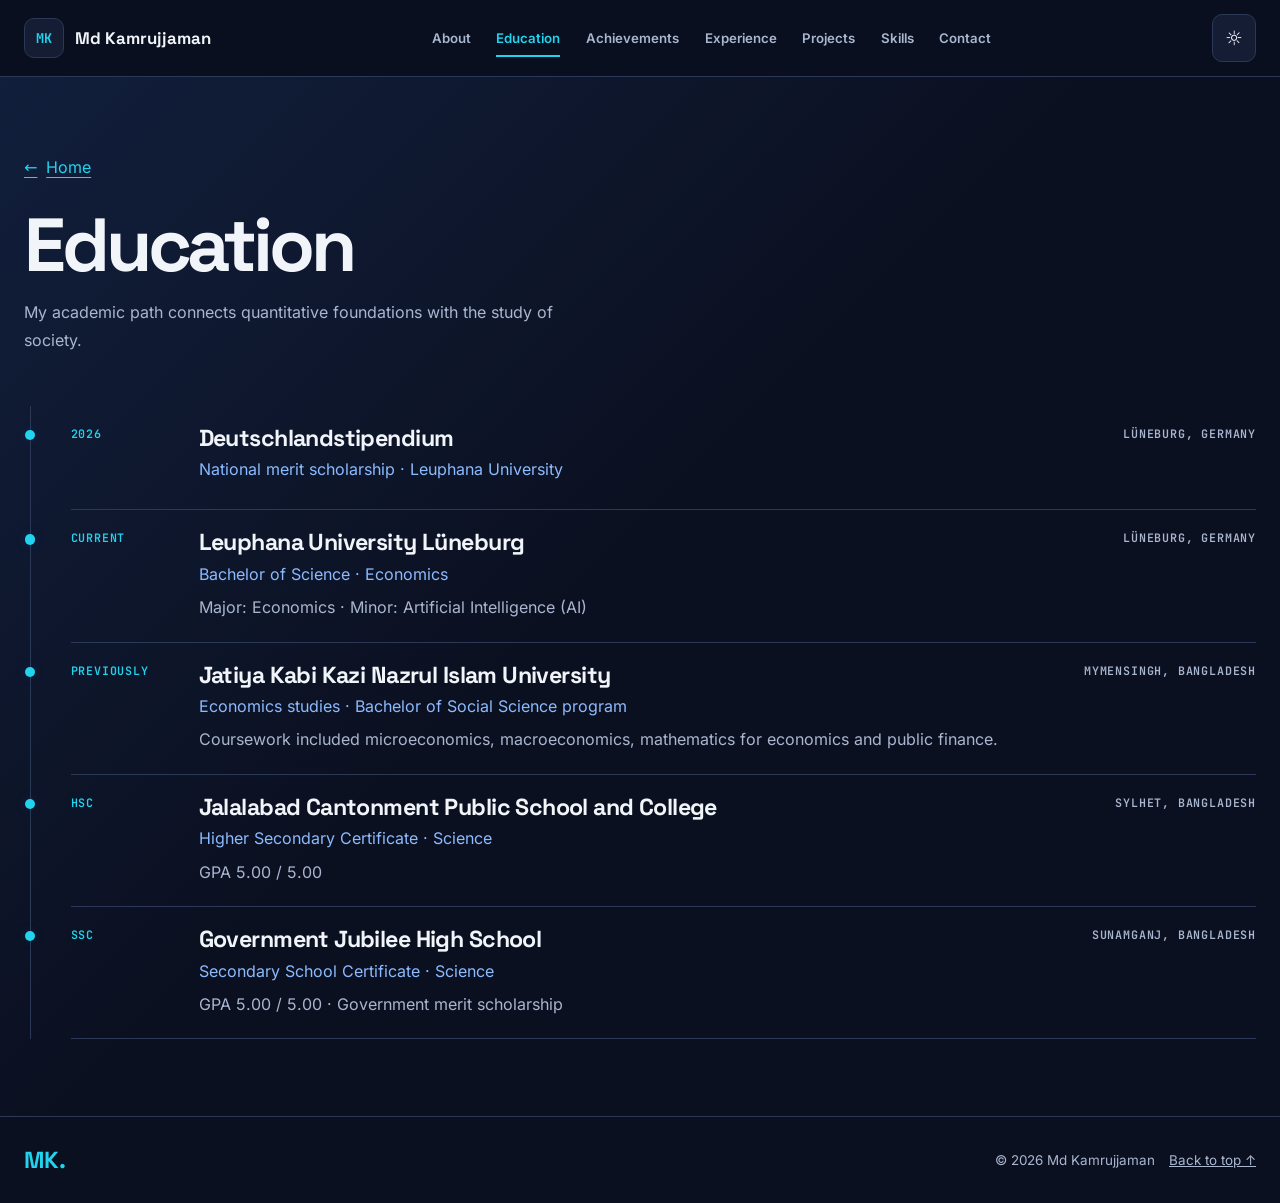
==== education.html @ 9ea12756 "Split portfolio into a compact homepage and detail pages" ====
<!doctype html>
<html lang="en">
<head>
  <meta charset="UTF-8">
  <meta name="viewport" content="width=device-width, initial-scale=1">
  <meta name="theme-color" content="#0B1020">
  <meta name="description" content="University studies, qualifications and scholarships.">
  <meta name="author" content="Md Kamrujjaman">
  <meta property="og:type" content="website">
  <meta property="og:title" content="Education | Md Kamrujjaman">
  <meta property="og:description" content="University studies, qualifications and scholarships.">
  <meta property="og:image" content="https://kamrujjamanleuphana.github.io/assets/photos/portrait.jpg">
  <title>Education | Md Kamrujjaman</title>
  <link rel="canonical" href="https://kamrujjamanleuphana.github.io/education.html">
  <link rel="icon" href="assets/mark.svg" type="image/svg+xml">
  <link rel="preload" href="assets/fonts/space-grotesk.woff2" as="font" type="font/woff2" crossorigin>
  <link rel="stylesheet" href="style.css">
  <script src="theme.js"></script>
  <script src="script.js" defer></script>
</head>
<body>
  <a class="skip-link" href="#main">Skip to content</a>
  <header class="site-header" id="top">
    <div class="nav-wrap container">
      <a class="wordmark" href="./" aria-label="Md Kamrujjaman home"><span class="monogram" aria-hidden="true">MK</span><span>Md Kamrujjaman</span></a>
      <nav class="site-nav" id="site-nav" aria-label="Primary navigation">
        <a href="about.html">About</a><a href="education.html" aria-current="page">Education</a><a href="achievements.html">Achievements</a><a href="experience.html">Experience</a><a href="projects.html">Projects</a><a href="skills.html">Skills</a><a href="contact.html">Contact</a>
      </nav>
      <div class="nav-actions">
        <button class="theme-toggle" type="button" aria-label="Light mode" aria-pressed="false" title="Toggle light mode" hidden><span class="theme-icon" aria-hidden="true">☼</span></button>
        <button class="menu-toggle" type="button" aria-controls="site-nav" aria-expanded="false" hidden>Menu</button>
      </div>
    </div>
  </header>
  <main id="main" class="detail-page" tabindex="-1">
    <section class="section section-muted" id="education"><div class="container">
      <a class="back-link" href="./"><span aria-hidden="true">←</span> Home</a><div class="section-heading"><h1>Education</h1><p>My academic path connects quantitative foundations with the study of society.</p></div>
      <div class="education-list">
      <article class="education-item reveal"><div class="edu-year">2026</div><div><h3>Deutschlandstipendium</h3><p class="edu-degree">National merit scholarship · Leuphana University</p></div><span class="edu-place">LÜNEBURG, GERMANY</span></article><article class="education-item reveal"><div class="edu-year">CURRENT</div><div><h3>Leuphana University Lüneburg</h3><p class="edu-degree">Bachelor of Science · Economics</p><p>Major: Economics · Minor: Artificial Intelligence (AI)</p></div><span class="edu-place">LÜNEBURG, GERMANY</span></article><article class="education-item reveal"><div class="edu-year">PREVIOUSLY</div><div><h3>Jatiya Kabi Kazi Nazrul Islam University</h3><p class="edu-degree">Economics studies · Bachelor of Social Science program</p><p>Coursework included microeconomics, macroeconomics, mathematics for economics and public finance.</p></div><span class="edu-place">MYMENSINGH, BANGLADESH</span></article><article class="education-item reveal"><div class="edu-year">HSC</div><div><h3>Jalalabad Cantonment Public School and College</h3><p class="edu-degree">Higher Secondary Certificate · Science</p><p>GPA 5.00 / 5.00</p></div><span class="edu-place">SYLHET, BANGLADESH</span></article><article class="education-item reveal"><div class="edu-year">SSC</div><div><h3>Government Jubilee High School</h3><p class="edu-degree">Secondary School Certificate · Science</p><p>GPA 5.00 / 5.00 · Government merit scholarship</p></div><span class="edu-place">SUNAMGANJ, BANGLADESH</span></article></div>
    </div></section>
  </main>
  <footer class="site-footer"><div class="container footer-wrap"><div><a href="./" class="footer-logo" aria-label="Homepage">MK.</a></div><div class="footer-right"><span>© <span id="year">2026</span> Md Kamrujjaman</span><a href="#top">Back to top ↑</a></div></div></footer>
</body>
</html>
---- style.css ----
@font-face {
  font-family: "Space Grotesk";
  src: url("assets/fonts/space-grotesk.woff2") format("woff2");
  font-style: normal;
  font-weight: 300 700;
  font-display: swap;
}

@font-face {
  font-family: "Inter";
  src: url("assets/fonts/inter.woff2") format("woff2");
  font-style: normal;
  font-weight: 100 900;
  font-display: swap;
}

@font-face {
  font-family: "JetBrains Mono";
  src: url("assets/fonts/jetbrains-mono.woff2") format("woff2");
  font-style: normal;
  font-weight: 100 800;
  font-display: swap;
}

:root {
  color-scheme: dark;
  --bg: #0B1020;
  --panel: #151D35;
  --text: #F1F5F9;
  --muted: #a9b6cf;
  --line: #2b3856;
  --blue: #3B82F6;
  --cyan: #22D3EE;
  --violet: #A78BFA;
  --accent-text: #8cbaff;
  --header: #0b1020f2;
  --glow: #3b82f621;
  --violet-glow: #a78bfa19;
  --heading: "Space Grotesk", "Trebuchet MS", sans-serif;
  --body: Inter, system-ui, sans-serif;
  --mono: "JetBrains Mono", ui-monospace, monospace;
}

:root[data-theme="light"] {
  color-scheme: light;
  --bg: #f1f5fc;
  --panel: #fff;
  --text: #101b33;
  --muted: #45546d;
  --line: #c4d0e4;
  --cyan: #006777;
  --violet: #6943ae;
  --accent-text: #174b9c;
  --header: #f1f5fcf2;
  --glow: #3b82f61c;
  --violet-glow: #a78bfa26;
}

*, *::before, *::after { box-sizing: border-box; }
html { scroll-behavior: smooth; scroll-padding-top: 6rem; }
body { margin: 0; background: var(--bg); color: var(--text); font: 1rem/1.72 var(--body); }
[hidden] { display: none !important; }
img { display: block; max-width: 100%; }
button { font: inherit; cursor: pointer; }
a { color: inherit; }
:focus-visible { outline: 2px solid var(--cyan); outline-offset: 5px; }
h1, h2, h3, p, figure { margin: 0; }
h1, h2, h3 { font-family: var(--heading); line-height: 1.08; }
h2 { font-size: clamp(2.4rem, 5.5vw, 4.7rem); letter-spacing: -.055em; }
h3 { font-size: 1.45rem; letter-spacing: -.025em; }
h2 em { color: var(--accent-text); font-style: normal; }
p { color: var(--muted); }
strong { color: var(--text); }
.container { width: min(100% - 3rem, 1250px); margin-inline: auto; }
.section { padding-block: clamp(4rem, 8vw, 8rem); border-bottom: 1px solid var(--line); }
.sr-only { position: absolute; width: 1px; height: 1px; overflow: hidden; clip-path: inset(50%); white-space: nowrap; }
.skip-link { position: fixed; z-index: 20; top: .75rem; left: .75rem; padding: .65rem 1rem; background: var(--panel); transform: translateY(-200%); }
.skip-link:focus { transform: none; }

.site-header { position: sticky; top: 0; z-index: 10; background: var(--header); border-bottom: 1px solid var(--line); backdrop-filter: blur(16px); }
.nav-wrap, .site-nav, .nav-actions, .wordmark { display: flex; align-items: center; }
.nav-wrap { min-height: 76px; justify-content: space-between; gap: 1.2rem; }
.wordmark { gap: .7rem; font: 700 1.05rem var(--heading); text-decoration: none; white-space: nowrap; }
.monogram { display: grid; place-items: center; width: 40px; aspect-ratio: 1; background: var(--panel); border: 1px solid var(--line); border-radius: 10px; color: var(--cyan); font-family: var(--mono); font-size: .84rem; }
.site-nav { gap: clamp(.8rem, 2vw, 2rem); }
.site-nav a { color: var(--muted); text-decoration: none; font-size: .83rem; font-weight: 600; padding-block: .5rem; }
.site-nav a:hover, .site-nav a[aria-current] { color: var(--cyan); }
.site-nav a[aria-current] { box-shadow: inset 0 -2px var(--cyan); }
.nav-actions { gap: .65rem; }
.theme-toggle, .menu-toggle, .dialog-close { min-height: 44px; min-width: 44px; padding: .35rem .65rem; border: 1px solid var(--line); border-radius: 10px; background: var(--panel); color: var(--text); }
.theme-icon { font-size: 1.25em; }
.hero { position: relative; isolation: isolate; overflow: clip; padding-block: clamp(2.75rem, 5vw, 5rem) 0; }
.hero-gridlines { position: absolute; z-index: -1; pointer-events: none; inset: 0; overflow: hidden; background: radial-gradient(ellipse at 86% 40%, var(--glow), transparent 64%); }
.hero-gridlines::before { content: ""; position: absolute; inset: -40px; background: linear-gradient(var(--line) 1px, transparent 1px), linear-gradient(90deg, var(--line) 1px, transparent 1px); background-size: 46px 46px; mask-image: radial-gradient(ellipse at 78% 49%, #0009, transparent 72%); }
.hero-gridlines::after { content: ""; position: absolute; inset: 0; background: linear-gradient(120deg, transparent 38%, var(--violet-glow) 50%, transparent 62%); opacity: .6; animation: sweep 3s ease-out both; }
@keyframes sweep { from { transform: translateX(-25%); opacity: 0; } to { transform: none; opacity: .6; } }
.hero-grid { display: grid; grid-template-columns: minmax(0, 1fr) minmax(0, .53fr); align-items: center; gap: clamp(1.8rem, 5vw, 5rem); }
.eyebrow, .section-index, .edu-year, .edu-place, .experience-type, .chip, .image-caption, .hero-bottom, .project-facts dt { font: 600 .73rem/1.5 var(--mono); letter-spacing: .07em; text-transform: uppercase; }
.eyebrow { display: flex; align-items: center; gap: .6rem; color: var(--cyan); margin-bottom: 1.3rem; }
.status-dot { width: 7px; height: 7px; flex: 0 0 7px; border-radius: 100%; background: var(--cyan); box-shadow: 0 0 14px var(--cyan); }
.hero h1 { font-size: clamp(3.05rem, 6.1vw, 6rem); line-height: .97; letter-spacing: -.077em; }
.hero h1 em { font-style: normal; color: var(--accent-text); background: linear-gradient(105deg, var(--accent-text), var(--cyan) 75%, var(--violet)); background-clip: text; -webkit-text-fill-color: transparent; }
.hero-lead { max-width: 48ch; margin-top: 1.55rem; font-size: clamp(1rem, 1.4vw, 1.16rem); }
.hero-actions { display: flex; flex-wrap: wrap; gap: .65rem; margin-top: 1.9rem; }
.button { display: inline-flex; align-items: center; gap: .7rem; min-height: 46px; background: var(--panel); border: 1px solid var(--line); border-radius: 9px; padding: .55rem .95rem; color: var(--text); font-size: .85rem; font-weight: 700; text-decoration: none; transition: border-color .2s, transform .2s; }
.button-dark { background: var(--blue); border-color: var(--blue); color: #081022; }
.button:hover, .button:focus-visible { border-color: var(--cyan); transform: translateY(-2px); }
.hero-visual { width: 100%; max-width: 360px; justify-self: end; padding: .65rem; border: 1px solid var(--line); border-radius: 22px; background: var(--panel); box-shadow: 0 22px 70px var(--glow); }
.portrait-frame { aspect-ratio: 1 / 1.09; overflow: hidden; border-radius: 15px; background: var(--bg); }
.portrait-frame img { width: 100%; height: 100%; object-fit: cover; object-position: center 12%; }
.image-caption { display: flex; justify-content: space-between; flex-wrap: wrap; gap: .35rem .8rem; padding: .85rem .35rem .25rem; color: var(--muted); font-size: .65rem; }
.image-caption span:first-child { color: var(--cyan); }
.hero-bottom { margin-top: clamp(2rem, 4vw, 4rem); border-top: 1px solid var(--line); padding-block: 1.1rem; color: var(--muted); display: flex; flex-wrap: wrap; justify-content: space-between; gap: .75rem; }
.hero-bottom a, .text-link, .certificate-link { color: var(--cyan); text-underline-offset: .25em; }

.section-muted { background: linear-gradient(135deg, var(--glow), transparent 48%); }
.section-heading { margin-bottom: clamp(1.6rem, 4vw, 3.25rem); }
.section-heading > p, .cv-strip p { max-width: 54ch; margin-top: .8rem; }
.section-index { display: block; color: var(--cyan); margin-bottom: .85rem; }
.heading-split { display: flex; justify-content: space-between; gap: 1.2rem; align-items: end; }
.heading-split > p { max-width: 35ch; }
.about-layout, .achievement-grid, .projects-grid, .experience-grid, .skills-grid, .contact-layout { display: grid; grid-template-columns: repeat(2, minmax(0, 1fr)); gap: 1rem; }
.about-layout, .contact-layout { gap: clamp(2rem, 6vw, 6rem); align-items: start; }
.about-quote, .achievement-card, .project-card, .experience-card, .skill-group, .cv-strip { background: var(--panel); border: 1px solid var(--line); border-radius: 16px; }
.about-quote, .achievement-card, .project-content, .experience-card, .skill-group, .cv-strip { padding: clamp(1.15rem, 2.8vw, 2.25rem); }
.quote-mark { font: 3.4rem/1 var(--heading); color: var(--cyan); }
.about-quote p { font: 500 clamp(1.5rem, 3.1vw, 2.6rem)/1.25 var(--heading); color: var(--text); margin-bottom: 1rem; }
.about-quote > span { font: .72rem var(--mono); color: var(--muted); }
.about-text p + p { margin-top: 1rem; }
.text-link { display: inline-block; margin-top: 1rem; }
.education-list, .experience-grid { border-left: 1px solid var(--line); padding-left: clamp(1rem, 4vw, 2.5rem); margin-left: .35rem; }
.education-item, .experience-card { position: relative; }
.education-item::before, .experience-card::before { content: ""; position: absolute; top: 1.5rem; left: calc(-.35rem - clamp(1rem, 4vw, 2.5rem)); width: .65rem; height: .65rem; border-radius: 50%; background: var(--cyan); box-shadow: 0 0 12px var(--glow); }
.education-item { display: grid; grid-template-columns: 7rem minmax(0, 1fr) 12rem; gap: 1rem; border-bottom: 1px solid var(--line); padding-block: 1.25rem; }
.edu-year, .experience-type { color: var(--cyan); }
.edu-place { color: var(--muted); text-align: right; }
.edu-degree, .exp-organization { color: var(--accent-text); margin-block: .35rem; }
.experience-grid { grid-template-columns: 1fr; gap: .8rem; }
.experience-card { display: grid; grid-template-columns: minmax(10rem, .65fr) minmax(0, 1fr); column-gap: 1.3rem; }
.experience-card > :not(.experience-type) { grid-column: 2; }

.filter-tabs { display: flex; gap: .5rem; flex-wrap: wrap; margin-bottom: 1.25rem; }
.filter-tab { min-height: 44px; padding: .4rem .85rem; color: var(--muted); background: var(--panel); border: 1px solid var(--line); border-radius: 99px; font-size: .84rem; }
.filter-tab:hover, .filter-tab[aria-pressed="true"] { color: var(--cyan); border-color: var(--cyan); background: var(--glow); }
.achievement-grid { grid-template-columns: repeat(3, minmax(0, 1fr)); }
.achievement-card, .project-card { transition: border-color .2s, transform .2s; }
.achievement-card:hover, .achievement-card:focus-within, .project-card:hover { border-color: var(--accent-text); transform: translateY(-3px); }
.achievement-card { display: flex; flex-direction: column; gap: .8rem; }
.card-top, .card-footer { display: flex; flex-wrap: wrap; align-items: center; justify-content: space-between; gap: .5rem; }
.chip { color: var(--violet); }
.card-date { font: .74rem var(--mono); color: var(--muted); }
.card-footer { border-top: 1px solid var(--line); margin-top: auto; padding-top: .8rem; }
.card-footer .button { font-size: .76rem; }
.achievement-photo { width: 100%; height: auto; max-height: 320px; object-fit: contain; border-radius: 10px; background: var(--bg); }
.achievement-card .achievement-photo { aspect-ratio: 16 / 10; object-fit: cover; }
dialog { width: min(100% - 2rem, 640px); max-height: 85vh; padding: clamp(1rem, 4vw, 2.2rem); border: 1px solid var(--line); border-radius: 16px; background: var(--panel); color: var(--text); }
dialog::backdrop { background: #070a14c9; }
dialog form { display: flex; justify-content: end; margin-bottom: .75rem; }
.dialog-content { display: grid; gap: .8rem; }
.dialog-content h2 { font-size: clamp(1.9rem, 5vw, 3rem); }
html:has(dialog[open]) { overflow: hidden; }
.project-card { overflow: hidden; }
.project-visual { min-height: 130px; display: flex; align-items: center; flex-wrap: wrap; gap: .7rem; padding: clamp(1rem, 3vw, 2.2rem); background: radial-gradient(ellipse at 85% 25%, var(--glow), transparent 75%); border-bottom: 1px solid var(--line); font: 600 clamp(1.5rem, 3vw, 2.5rem) var(--heading); }
.project-visual span { color: var(--cyan); }
.project-visual-two { background: radial-gradient(ellipse at 85% 25%, var(--violet-glow), transparent 75%); }
.project-visual-two span { color: var(--violet); }
.project-content h3, .skill-group h3 { margin-block: .5rem .85rem; }
.project-facts { margin: 0; display: grid; gap: .65rem; }
.project-facts div { padding-top: .65rem; border-top: 1px solid var(--line); }
.project-facts dt { color: var(--accent-text); }
.project-facts dd { margin: 0; color: var(--muted); }
.skill-tags { display: flex; flex-wrap: wrap; gap: .5rem; }
.skill-tags span { border-radius: 8px; padding: .25rem .6rem; border: 1px solid var(--line); color: var(--muted); font-size: .83rem; }
.language-list > div { display: flex; justify-content: space-between; gap: 1rem; border-bottom: 1px solid var(--line); padding-block: .35rem; }
.language-list span { color: var(--muted); text-align: right; }
.cv-strip { display: flex; justify-content: space-between; align-items: center; gap: 1.25rem; background: linear-gradient(120deg, var(--violet-glow), var(--panel) 65%); }
.cv-strip .button { flex-shrink: 0; }
.contact-layout { align-items: end; }
.contact-layout p { margin-block: .8rem; }
.contact-email { color: var(--cyan); overflow-wrap: anywhere; }
.contact-links a { display: flex; justify-content: space-between; padding: .6rem 0; border-bottom: 1px solid var(--line); text-decoration: none; }
.contact-links a:hover { color: var(--cyan); }
.site-footer { padding-block: 1.75rem; }
.footer-wrap, .footer-right { display: flex; align-items: center; justify-content: space-between; flex-wrap: wrap; gap: .9rem; color: var(--muted); font-size: .84rem; }
.footer-logo { color: var(--cyan); font: 700 1.45rem var(--heading); text-decoration: none; }

.reveal.visible { animation: reveal .5s ease-out both; }
@keyframes reveal { from { opacity: .5; transform: translateY(12px); } to { opacity: 1; transform: translateY(0); } }

@media (max-width: 960px) {
  .nav-wrap { flex-wrap: wrap; row-gap: 0; padding-block: .65rem; }
  .nav-actions { margin-left: auto; }
  .site-nav { order: 3; flex-basis: 100%; flex-wrap: wrap; gap: .15rem 1.1rem; }
  .site-nav[data-collapsed="true"] { display: none; }
  .achievement-grid { grid-template-columns: repeat(2, minmax(0, 1fr)); }
  .education-item { grid-template-columns: 6rem minmax(0, 1fr); }
  .edu-place { text-align: left; grid-column: 2; }
}

@media (max-width: 650px) {
  .container { width: calc(100% - 2rem); }
  .hero-grid, .about-layout, .achievement-grid, .projects-grid, .skills-grid, .contact-layout { grid-template-columns: minmax(0, 1fr); }
  .hero h1 { font-size: clamp(2.8rem, 9.7vw, 4rem); }
  .hero-visual { max-width: 320px; justify-self: start; }
  .portrait-frame { aspect-ratio: 1.5; }
  .heading-split, .cv-strip { display: block; }
  .cv-strip .button { margin-top: 1.1rem; }
  .education-item, .experience-card { grid-template-columns: minmax(0, 1fr); gap: .45rem; }
  .edu-place, .experience-card > :not(.experience-type) { grid-column: 1; }
}

@media (prefers-reduced-motion: reduce) {
  html { scroll-behavior: auto; }
  *, *::before, *::after { animation: none !important; transition: none !important; }
  .button:hover, .achievement-card:hover, .achievement-card:focus-within, .project-card:hover { transform: none; }
}


.portfolio-directory { padding-block: clamp(2.25rem, 5vw, 4rem); border-bottom: 1px solid var(--line); }
.portfolio-directory h2 { font-size: clamp(1.8rem, 3.2vw, 2.6rem); margin-bottom: 1.25rem; }
.portfolio-links { list-style: none; margin: 0; padding: 0; display: grid; grid-template-columns: repeat(3, minmax(0, 1fr)); gap: .75rem; }
.portfolio-links li { display: flex; }
.portfolio-links a { display: flex; justify-content: space-between; align-items: center; gap: .75rem; width: 100%; padding: .9rem 1rem; border: 1px solid var(--line); border-radius: 12px; background: var(--panel); text-decoration: none; }
.portfolio-links a:hover, .portfolio-links a:target { border-color: var(--cyan); }
.portfolio-links strong { font: 700 1.15rem/1.2 var(--heading); }
.portfolio-summary { display: block; color: var(--muted); font-size: .82rem; line-height: 1.45; margin-top: .25rem; }
.portfolio-arrow { color: var(--cyan); }
.detail-page .section { padding-block: clamp(2.75rem, 6vw, 5.5rem); }
.detail-page h1 { font-size: clamp(2.5rem, 6vw, 4.7rem); letter-spacing: -.055em; }
.detail-page h1 em { color: var(--accent-text); font-style: normal; }
.back-link { display: inline-flex; gap: .55rem; margin-bottom: 1.5rem; color: var(--cyan); text-underline-offset: .25em; }
@media (max-width: 900px) {
  .portfolio-links { grid-template-columns: repeat(2, minmax(0, 1fr)); }
}
@media (max-width: 650px) {
  .portfolio-links { grid-template-columns: minmax(0, 1fr); }
}
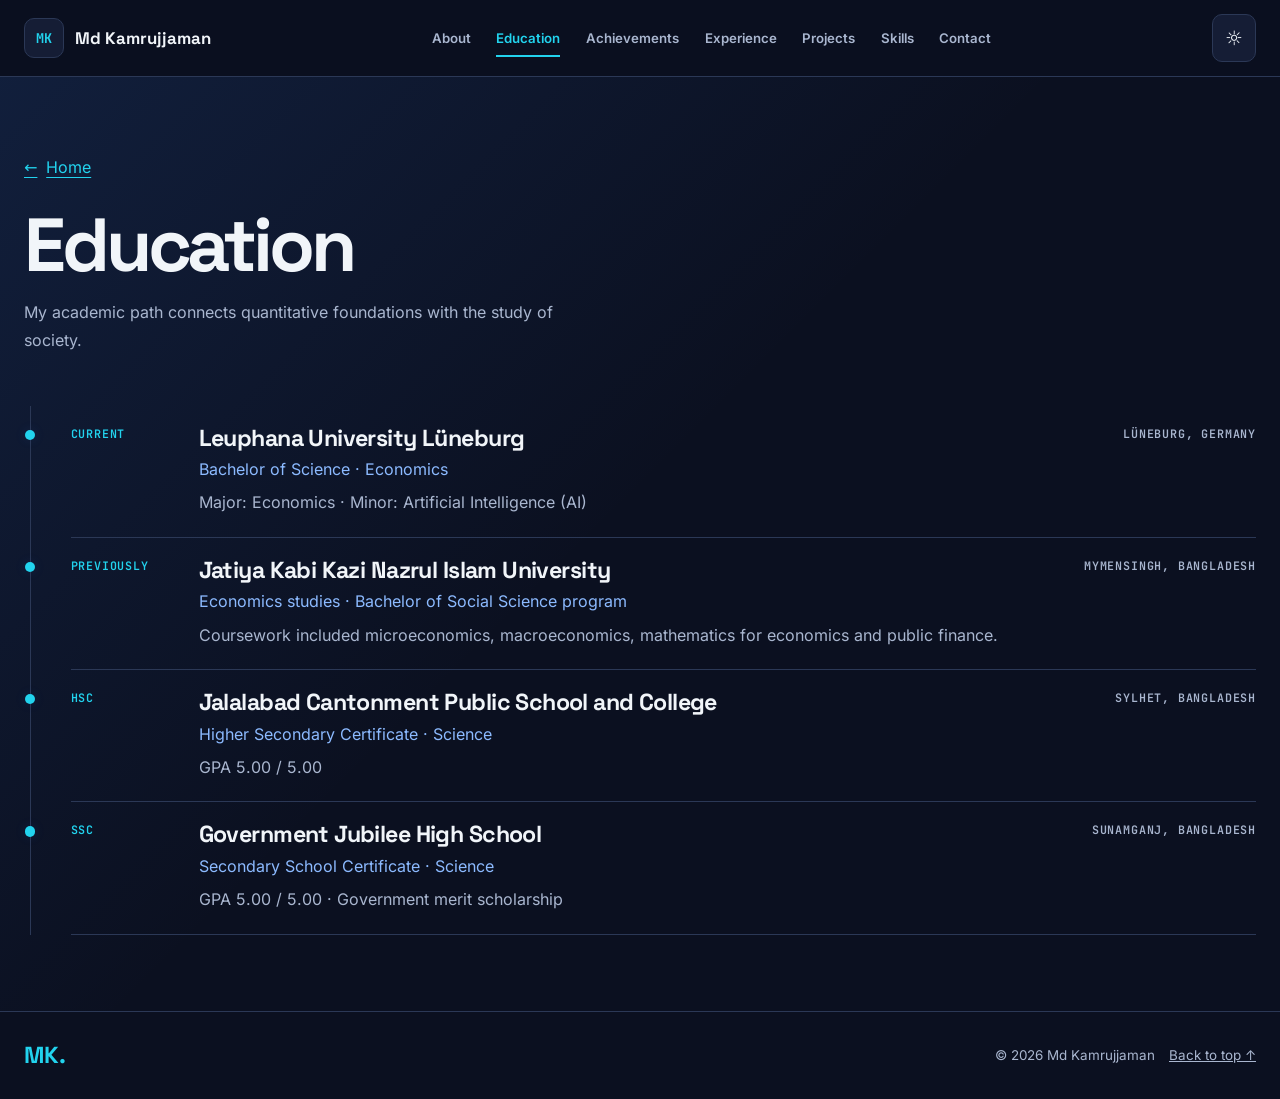
==== commit 3437cabd: "Keep Deutschlandstipendium in Achievements" ====
--- a/education.html
+++ b/education.html
@@ -36,7 +36,7 @@
     <section class="section section-muted" id="education"><div class="container">
       <a class="back-link" href="./"><span aria-hidden="true">←</span> Home</a><div class="section-heading"><h1>Education</h1><p>My academic path connects quantitative foundations with the study of society.</p></div>
       <div class="education-list">
-      <article class="education-item reveal"><div class="edu-year">2026</div><div><h3>Deutschlandstipendium</h3><p class="edu-degree">National merit scholarship · Leuphana University</p></div><span class="edu-place">LÜNEBURG, GERMANY</span></article><article class="education-item reveal"><div class="edu-year">CURRENT</div><div><h3>Leuphana University Lüneburg</h3><p class="edu-degree">Bachelor of Science · Economics</p><p>Major: Economics · Minor: Artificial Intelligence (AI)</p></div><span class="edu-place">LÜNEBURG, GERMANY</span></article><article class="education-item reveal"><div class="edu-year">PREVIOUSLY</div><div><h3>Jatiya Kabi Kazi Nazrul Islam University</h3><p class="edu-degree">Economics studies · Bachelor of Social Science program</p><p>Coursework included microeconomics, macroeconomics, mathematics for economics and public finance.</p></div><span class="edu-place">MYMENSINGH, BANGLADESH</span></article><article class="education-item reveal"><div class="edu-year">HSC</div><div><h3>Jalalabad Cantonment Public School and College</h3><p class="edu-degree">Higher Secondary Certificate · Science</p><p>GPA 5.00 / 5.00</p></div><span class="edu-place">SYLHET, BANGLADESH</span></article><article class="education-item reveal"><div class="edu-year">SSC</div><div><h3>Government Jubilee High School</h3><p class="edu-degree">Secondary School Certificate · Science</p><p>GPA 5.00 / 5.00 · Government merit scholarship</p></div><span class="edu-place">SUNAMGANJ, BANGLADESH</span></article></div>
+      <article class="education-item reveal"><div class="edu-year">CURRENT</div><div><h3>Leuphana University Lüneburg</h3><p class="edu-degree">Bachelor of Science · Economics</p><p>Major: Economics · Minor: Artificial Intelligence (AI)</p></div><span class="edu-place">LÜNEBURG, GERMANY</span></article><article class="education-item reveal"><div class="edu-year">PREVIOUSLY</div><div><h3>Jatiya Kabi Kazi Nazrul Islam University</h3><p class="edu-degree">Economics studies · Bachelor of Social Science program</p><p>Coursework included microeconomics, macroeconomics, mathematics for economics and public finance.</p></div><span class="edu-place">MYMENSINGH, BANGLADESH</span></article><article class="education-item reveal"><div class="edu-year">HSC</div><div><h3>Jalalabad Cantonment Public School and College</h3><p class="edu-degree">Higher Secondary Certificate · Science</p><p>GPA 5.00 / 5.00</p></div><span class="edu-place">SYLHET, BANGLADESH</span></article><article class="education-item reveal"><div class="edu-year">SSC</div><div><h3>Government Jubilee High School</h3><p class="edu-degree">Secondary School Certificate · Science</p><p>GPA 5.00 / 5.00 · Government merit scholarship</p></div><span class="edu-place">SUNAMGANJ, BANGLADESH</span></article></div>
     </div></section>
   </main>
   <footer class="site-footer"><div class="container footer-wrap"><div><a href="./" class="footer-logo" aria-label="Homepage">MK.</a></div><div class="footer-right"><span>© <span id="year">2026</span> Md Kamrujjaman</span><a href="#top">Back to top ↑</a></div></div></footer>
--- a/style.css
+++ b/style.css
@@ -89,29 +89,34 @@
 .nav-actions { gap: .65rem; }
 .theme-toggle, .menu-toggle, .dialog-close { min-height: 44px; min-width: 44px; padding: .35rem .65rem; border: 1px solid var(--line); border-radius: 10px; background: var(--panel); color: var(--text); }
 .theme-icon { font-size: 1.25em; }
-.hero { position: relative; isolation: isolate; overflow: clip; padding-block: clamp(2.75rem, 5vw, 5rem) 0; }
-.hero-gridlines { position: absolute; z-index: -1; pointer-events: none; inset: 0; overflow: hidden; background: radial-gradient(ellipse at 86% 40%, var(--glow), transparent 64%); }
+.hero { position: relative; isolation: isolate; overflow: clip; padding-block: clamp(2.4rem, 6vw, 6.25rem) 0; }
+.hero-gridlines { position: absolute; z-index: -1; pointer-events: none; inset: 0; overflow: hidden; background: radial-gradient(ellipse at 78% 34%, var(--glow), transparent 54%), radial-gradient(ellipse at 22% 91%, var(--violet-glow), transparent 52%); }
 .hero-gridlines::before { content: ""; position: absolute; inset: -40px; background: linear-gradient(var(--line) 1px, transparent 1px), linear-gradient(90deg, var(--line) 1px, transparent 1px); background-size: 46px 46px; mask-image: radial-gradient(ellipse at 78% 49%, #0009, transparent 72%); }
 .hero-gridlines::after { content: ""; position: absolute; inset: 0; background: linear-gradient(120deg, transparent 38%, var(--violet-glow) 50%, transparent 62%); opacity: .6; animation: sweep 3s ease-out both; }
 @keyframes sweep { from { transform: translateX(-25%); opacity: 0; } to { transform: none; opacity: .6; } }
-.hero-grid { display: grid; grid-template-columns: minmax(0, 1fr) minmax(0, .53fr); align-items: center; gap: clamp(1.8rem, 5vw, 5rem); }
-.eyebrow, .section-index, .edu-year, .edu-place, .experience-type, .chip, .image-caption, .hero-bottom, .project-facts dt { font: 600 .73rem/1.5 var(--mono); letter-spacing: .07em; text-transform: uppercase; }
+.hero-grid { display: grid; grid-template-columns: minmax(0, 1.62fr) minmax(0, 1fr); align-items: center; gap: clamp(1.75rem, 4vw, 4rem); }
+.eyebrow, .section-index, .edu-year, .edu-place, .experience-type, .chip, .image-caption, .project-facts dt { font: 600 .73rem/1.5 var(--mono); letter-spacing: .07em; text-transform: uppercase; }
 .eyebrow { display: flex; align-items: center; gap: .6rem; color: var(--cyan); margin-bottom: 1.3rem; }
 .status-dot { width: 7px; height: 7px; flex: 0 0 7px; border-radius: 100%; background: var(--cyan); box-shadow: 0 0 14px var(--cyan); }
-.hero h1 { font-size: clamp(3.05rem, 6.1vw, 6rem); line-height: .97; letter-spacing: -.077em; }
+.hero h1 { font-size: clamp(3.05rem, 6.1vw, 6rem); line-height: 1.01; letter-spacing: -.072em; }
 .hero h1 em { font-style: normal; color: var(--accent-text); background: linear-gradient(105deg, var(--accent-text), var(--cyan) 75%, var(--violet)); background-clip: text; -webkit-text-fill-color: transparent; }
-.hero-lead { max-width: 48ch; margin-top: 1.55rem; font-size: clamp(1rem, 1.4vw, 1.16rem); }
-.hero-actions { display: flex; flex-wrap: wrap; gap: .65rem; margin-top: 1.9rem; }
+.hero-lead { max-width: 49ch; margin-top: 1.45rem; font-size: clamp(1rem, 1.4vw, 1.16rem); }
+.hero-actions { display: flex; flex-wrap: wrap; gap: .7rem; margin-top: 1.8rem; }
+.hero-actions .button { min-height: 60px; justify-content: center; padding-inline: clamp(.8rem, 1.7vw, 1.45rem); border-radius: 13px; font: 700 clamp(1rem, 1.3vw, 1.28rem)/1.2 var(--heading); }
+.hero-actions .button-dark { box-shadow: 0 8px 28px var(--glow); }
+.hero-actions .button-outline { background: color-mix(in srgb, var(--panel) 92%, var(--blue)); }
+.hero-actions .button:target, .hero-more .button:target { border-color: var(--cyan); }
+.hero-more { display: flex; flex-wrap: wrap; gap: .6rem; margin-top: clamp(2rem, 5vw, 4.5rem); padding-block: 1rem; border-top: 1px solid var(--line); }
+.hero-more .button { min-height: 44px; padding-inline: .85rem; }
 .button { display: inline-flex; align-items: center; gap: .7rem; min-height: 46px; background: var(--panel); border: 1px solid var(--line); border-radius: 9px; padding: .55rem .95rem; color: var(--text); font-size: .85rem; font-weight: 700; text-decoration: none; transition: border-color .2s, transform .2s; }
 .button-dark { background: var(--blue); border-color: var(--blue); color: #081022; }
 .button:hover, .button:focus-visible { border-color: var(--cyan); transform: translateY(-2px); }
-.hero-visual { width: 100%; max-width: 360px; justify-self: end; padding: .65rem; border: 1px solid var(--line); border-radius: 22px; background: var(--panel); box-shadow: 0 22px 70px var(--glow); }
+.hero-visual { width: 100%; max-width: 425px; justify-self: end; padding: .65rem; border: 1px solid transparent; border-radius: 22px; background: linear-gradient(var(--panel), var(--panel)) padding-box, linear-gradient(145deg, var(--accent-text), var(--line) 52%, var(--violet)) border-box; box-shadow: 0 22px 70px var(--glow); }
 .portrait-frame { aspect-ratio: 1 / 1.09; overflow: hidden; border-radius: 15px; background: var(--bg); }
 .portrait-frame img { width: 100%; height: 100%; object-fit: cover; object-position: center 12%; }
 .image-caption { display: flex; justify-content: space-between; flex-wrap: wrap; gap: .35rem .8rem; padding: .85rem .35rem .25rem; color: var(--muted); font-size: .65rem; }
 .image-caption span:first-child { color: var(--cyan); }
-.hero-bottom { margin-top: clamp(2rem, 4vw, 4rem); border-top: 1px solid var(--line); padding-block: 1.1rem; color: var(--muted); display: flex; flex-wrap: wrap; justify-content: space-between; gap: .75rem; }
-.hero-bottom a, .text-link, .certificate-link { color: var(--cyan); text-underline-offset: .25em; }
+.text-link, .certificate-link { color: var(--cyan); text-underline-offset: .25em; }
 
 .section-muted { background: linear-gradient(135deg, var(--glow), transparent 48%); }
 .section-heading { margin-bottom: clamp(1.6rem, 4vw, 3.25rem); }
@@ -201,7 +206,9 @@
   .container { width: calc(100% - 2rem); }
   .hero-grid, .about-layout, .achievement-grid, .projects-grid, .skills-grid, .contact-layout { grid-template-columns: minmax(0, 1fr); }
   .hero h1 { font-size: clamp(2.8rem, 9.7vw, 4rem); }
-  .hero-visual { max-width: 320px; justify-self: start; }
+  .hero-visual { max-width: 440px; justify-self: start; }
+  .hero-actions { display: grid; grid-template-columns: repeat(2, minmax(0, 1fr)); }
+  .hero-actions .button { min-height: 54px; }
   .portrait-frame { aspect-ratio: 1.5; }
   .heading-split, .cv-strip { display: block; }
   .cv-strip .button { margin-top: 1.1rem; }
@@ -216,22 +223,7 @@
 }
 
 
-.portfolio-directory { padding-block: clamp(2.25rem, 5vw, 4rem); border-bottom: 1px solid var(--line); }
-.portfolio-directory h2 { font-size: clamp(1.8rem, 3.2vw, 2.6rem); margin-bottom: 1.25rem; }
-.portfolio-links { list-style: none; margin: 0; padding: 0; display: grid; grid-template-columns: repeat(3, minmax(0, 1fr)); gap: .75rem; }
-.portfolio-links li { display: flex; }
-.portfolio-links a { display: flex; justify-content: space-between; align-items: center; gap: .75rem; width: 100%; padding: .9rem 1rem; border: 1px solid var(--line); border-radius: 12px; background: var(--panel); text-decoration: none; }
-.portfolio-links a:hover, .portfolio-links a:target { border-color: var(--cyan); }
-.portfolio-links strong { font: 700 1.15rem/1.2 var(--heading); }
-.portfolio-summary { display: block; color: var(--muted); font-size: .82rem; line-height: 1.45; margin-top: .25rem; }
-.portfolio-arrow { color: var(--cyan); }
 .detail-page .section { padding-block: clamp(2.75rem, 6vw, 5.5rem); }
 .detail-page h1 { font-size: clamp(2.5rem, 6vw, 4.7rem); letter-spacing: -.055em; }
 .detail-page h1 em { color: var(--accent-text); font-style: normal; }
 .back-link { display: inline-flex; gap: .55rem; margin-bottom: 1.5rem; color: var(--cyan); text-underline-offset: .25em; }
-@media (max-width: 900px) {
-  .portfolio-links { grid-template-columns: repeat(2, minmax(0, 1fr)); }
-}
-@media (max-width: 650px) {
-  .portfolio-links { grid-template-columns: minmax(0, 1fr); }
-}
